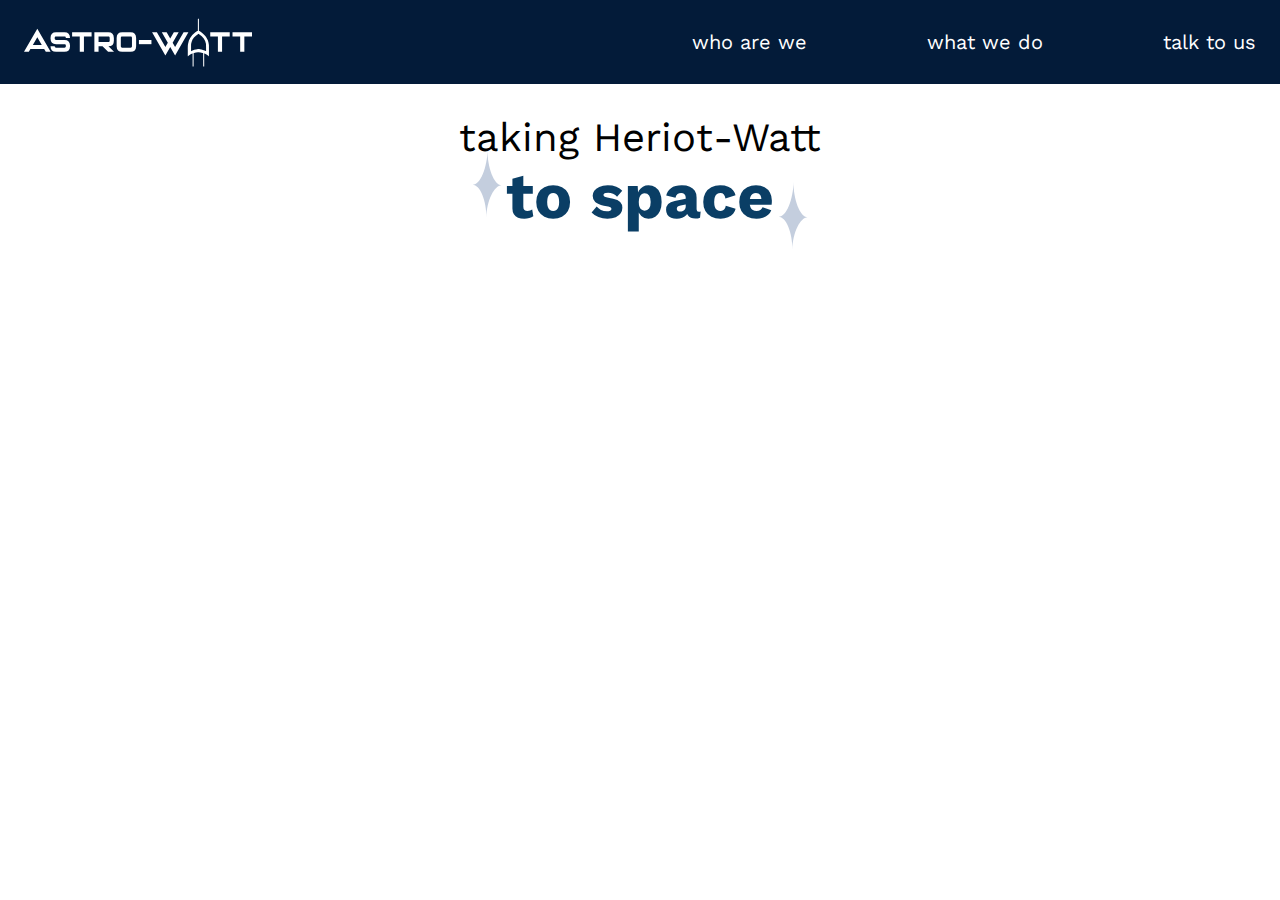
==== index.html @ 6c087a99 "created heading section" ====
<!DOCTYPE html>

<html lang="en">

<head>
  <meta charset="UTF-8">
  <meta name="viewport" content="width=device-width, initial-scale=1.0">
  <title>AstroWatt - Reach for the Stars</title>
  <link rel="stylesheet" href="/styles.css">
</head>

<body>
  <!-- Nav -->
  <nav class="nav flex-center bg-primary-1">
    <div class="nav-inner container">
      <a href="#">
        <img src="/assets/logo.svg" alt="Astrowatt">
      </a>
      <ol class="nav-links">
        <li><a href="#who-are-we">who are we</a></li>
        <li><a href="#what-we-do">what we do</a></li>
        <li><a href="#talk-to-us">talk to us</a></li>
      </ol>
    </div>
  </nav>

  <div class="container-2">
    <!-- Heading -->
    <h1 class="heading flex-center text-nowrap">
      <span class="text-lg z-10">taking Heriot-Watt</span>
      <span class="heading-inner-2 text-xl text-bold text-primary-2">
        <img src="/assets/star.svg" alt="star" class="star-1">
        <span>to space</span>
        <img src="/assets/star.svg" alt="star" class="star-2">
      </span>
    </h1>
  </div>
</body>

</html>
---- styles.css ----
@import url('https://fonts.googleapis.com/css2?family=Work+Sans:ital,wght@0,100..900;1,100..900&display=swap');

/* 
  Breakpoints:
  - sm: 640px
  - md: 768px
  - lg: 1024px
  - xl: 1280px
  - 2xl: 1512px
*/

:root {
  --color-primary-1: #031B39;
  --color-primary-2: #0A3E65;
  --color-primary-3: #C4CEDE;
  --color-dark: #000000;
  --color-light: #FFFFFF;

  --font-family: "Work Sans", Arial, Helvetica, sans-serif;

  --font-size-400: 1rem;
  --font-size-500: 1.25rem;
  --font-size-600: 1.5rem;
  --font-size-700: 2rem;
  --font-size-800: 2.5rem;
  --font-size-900: 4rem;
}

/*
  Josh's Custom CSS Reset
  https://www.joshwcomeau.com/css/custom-css-reset/
  With Tweaks
*/
*, *::before, *::after {
  box-sizing: border-box;
}

* {
  margin: 0;
  padding: 0;
}

body {
  line-height: 1.5;
  font-size: var(--font-size-400);
  -webkit-font-smoothing: antialiased;
  font-family: var(--font-family);
}

@media only screen and (min-width: 640px) {
  body {
    font-size: var(--font-size-500);
  }
}

img, picture, video, canvas, svg {
  display: block;
  max-width: 100%;
}

input, button, textarea, select {
  font: inherit;
}

p, h1, h2, h3, h4, h5, h6 {
  overflow-wrap: break-word;
}

p {
  text-wrap: pretty;
}

h1, h2, h3, h4, h5, h6 {
  text-wrap: balance;
  font-weight: 400;
}

a {
  text-decoration: none;
  color: var(--color-dark);
}

ul {
  list-style: none;
}

/* 
  utility classes: basic layout
*/
.container {
  display: block;
  width: 100%;
  max-width: 1512px;
  padding: 0 1.5rem;
  margin: auto;
}

.container-2 {
  display: block;
  width: 100%;
  max-width: 984px;
  padding: 1.5rem 0.75rem;
  margin: auto;
}

.container-2 > * + * {
  margin-bottom: 1.5rem;
}

.flex-center {
  display: flex;
  flex-direction: column;
  justify-content: center;
  align-items: center;
}

/* 
  utility classes: z-index
*/
.z-10 {
  z-index: 10;
}

/* 
  utility classes: text
*/
.text-nowrap {
  text-wrap: nowrap;
}

/* 
  utility classes: font sizes
*/
.text-sm {
  font-size: var(--font-size-400);
}

@media only screen and (min-width: 640px) {
  .text-sm {
    font-size: var(--font-size-500);
  }
}

.text-md {
  font-size: var(--font-size-500);
}

@media only screen and (min-width: 640px) {
  .text-md {
    font-size: var(--font-size-600);
  }
}

.text-lg {
  font-size: var(--font-size-700);
}

@media only screen and (min-width: 640px) {
  .text-lg {
    font-size: var(--font-size-800);
  }
}

.text-xl {
  font-size: var(--font-size-900);
}

/* 
  utility classes: font weights
*/
.text-normal {
  font-weight: 400;
}

.text-bold {
  font-weight: 700;
}

/* 
  utility classes: colors
*/
.text-primary-1 {
  color: var(--color-primary-1);
}

.text-primary-2 {
  color: var(--color-primary-2);
}

.text-primary-3 {
  color: var(--color-primary-3);
}

.text-dark {
  color: var(--color-dark);
}

.text-light {
  color: var(--color-light);
}

.bg-primary-1 {
  background-color: var(--color-primary-1);
}

.bg-primary-2 {
  background-color: var(--color-primary-2);
}

.bg-primary-3 {
  background-color: var(--color-primary-3);
}

.bg-dark {
  background-color: var(--color-dark);
}

.bg-light {
  background-color: var(--color-light);
}

/* 
  nav
*/
.nav {
  min-height: 5.25rem;
  position: sticky;
  top: 0;
}

.nav-inner {
  display: flex;
  align-items: center;
  justify-content: space-between;
}

.nav-links {
  display: none;
  list-style: none;
}

@media only screen and (min-width: 640px) {
  .nav-links {
    display: flex;
    gap: 1rem;
  }
}

@media only screen and (min-width: 768px) {
  .nav-links {
    gap: 2rem;
  }
}

@media only screen and (min-width: 1280px) {
  /* TODO too wide? */
  .nav-links {
    gap: 7.5rem;
  }
}

.nav-links a {
  transition: opacity 0.2s ease;
  color: var(--color-light);
}

.nav-links a:hover {
  opacity: 60%;
}

/* 
  Heading
*/
.heading-inner-2 {
  display: flex;
  gap: 0.25rem;
  transform: translateY(-2.25rem);
}

@media only screen and (min-width: 640px) {
  .heading-inner-2 {
    transform: translateY(-1.25rem);
  }
}

.heading-inner-2 .star-1 {
  transform: translateY(-0.75rem);
}

.heading-inner-2 .star-2 {
  transform: translateY(1.25rem);
}
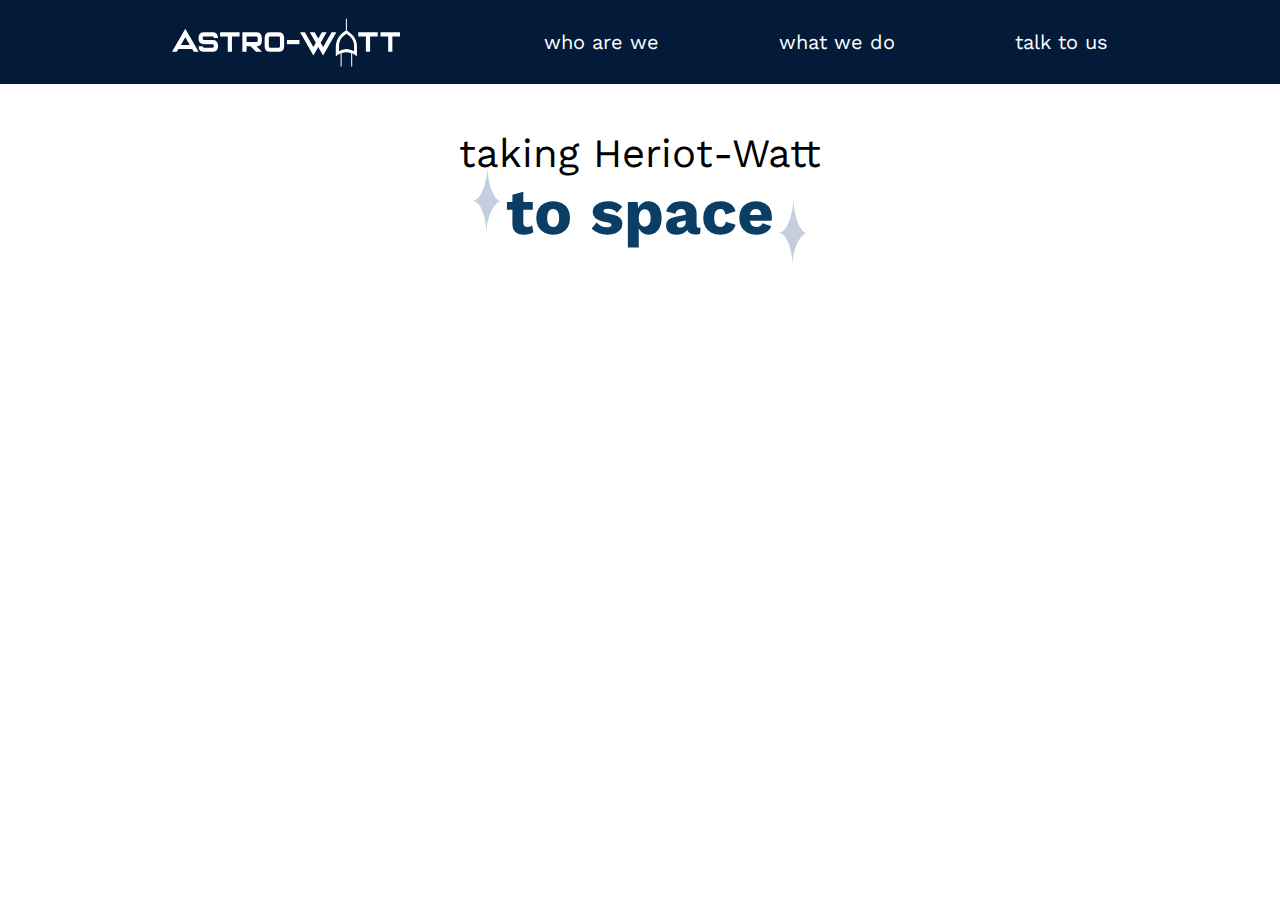
==== commit 170e0b5f: "minor cleanup of css" ====
--- a/index.html
+++ b/index.html
@@ -16,10 +16,10 @@
       <a href="#">
         <img src="/assets/logo.svg" alt="Astrowatt">
       </a>
-      <ol class="nav-links">
-        <li><a href="#who-are-we">who are we</a></li>
-        <li><a href="#what-we-do">what we do</a></li>
-        <li><a href="#talk-to-us">talk to us</a></li>
+      <ol class="nav-links list-style-none">
+        <li><a href="#who-are-we" class="text-light transition-opacity">who are we</a></li>
+        <li><a href="#what-we-do" class="text-light transition-opacity">what we do</a></li>
+        <li><a href="#talk-to-us" class="text-light transition-opacity">talk to us</a></li>
       </ol>
     </div>
   </nav>
@@ -27,13 +27,14 @@
   <div class="container-2">
     <!-- Heading -->
     <h1 class="heading flex-center text-nowrap">
-      <span class="text-lg z-10">taking Heriot-Watt</span>
+      <span class="heading-inner-1 text-lg">taking Heriot-Watt</span>
       <span class="heading-inner-2 text-xl text-bold text-primary-2">
         <img src="/assets/star.svg" alt="star" class="star-1">
         <span>to space</span>
         <img src="/assets/star.svg" alt="star" class="star-2">
       </span>
     </h1>
+
   </div>
 </body>
 
--- a/styles.css
+++ b/styles.css
@@ -90,7 +90,8 @@
 .container {
   display: block;
   width: 100%;
-  max-width: 1512px;
+  max-width: 984px;
+  /* max-width: 1512px; */
   padding: 0 1.5rem;
   margin: auto;
 }
@@ -99,7 +100,7 @@
   display: block;
   width: 100%;
   max-width: 984px;
-  padding: 1.5rem 0.75rem;
+  padding: 2.5rem 0.75rem;
   margin: auto;
 }
 
@@ -115,17 +116,25 @@
 }
 
 /* 
-  utility classes: z-index
-*/
-.z-10 {
-  z-index: 10;
-}
-
-/* 
-  utility classes: text
+  utility classes: transition
+*/
+.transition-opacity {
+  transition: opacity 0.2s ease;
+}
+
+.transition-opacity:hover {
+  opacity: 60%;
+}
+
+/* 
+  utility classes: text style
 */
 .text-nowrap {
   text-wrap: nowrap;
+}
+
+.list-style-none {
+  list-style: none;
 }
 
 /* 
@@ -236,7 +245,6 @@
 
 .nav-links {
   display: none;
-  list-style: none;
 }
 
 @media only screen and (min-width: 640px) {
@@ -259,18 +267,13 @@
   }
 }
 
-.nav-links a {
-  transition: opacity 0.2s ease;
-  color: var(--color-light);
-}
-
-.nav-links a:hover {
-  opacity: 60%;
-}
-
 /* 
   Heading
 */
+.heading-inner-1 {
+  z-index: 1;
+}
+
 .heading-inner-2 {
   display: flex;
   gap: 0.25rem;
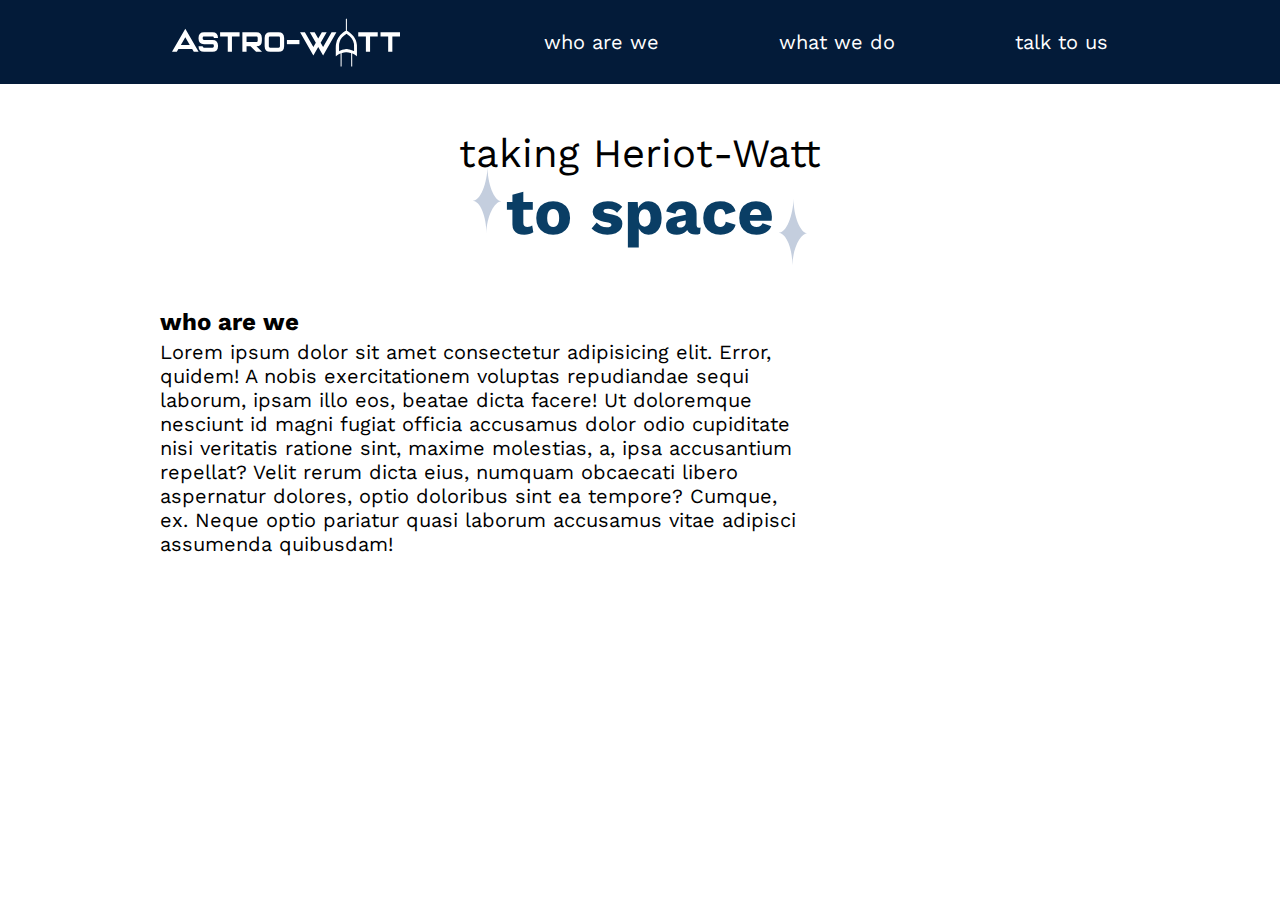
==== commit 2c87ad46: "created 'who are we' section" ====
--- a/index.html
+++ b/index.html
@@ -35,6 +35,17 @@
       </span>
     </h1>
 
+    <!-- "Who Are We" Section -->
+    <section id="who-are-we" class="who-are-we">
+      <h2 class="text-md text-bold text-dark">who are we</h2>
+      <p class="line-height-normal">
+        Lorem ipsum dolor sit amet consectetur adipisicing elit. Error, quidem! A nobis exercitationem voluptas
+        repudiandae sequi laborum, ipsam illo eos, beatae dicta facere! Ut doloremque nesciunt id magni fugiat officia
+        accusamus dolor odio cupiditate nisi veritatis ratione sint, maxime molestias, a, ipsa accusantium repellat?
+        Velit rerum dicta eius, numquam obcaecati libero aspernatur dolores, optio doloribus sint ea tempore? Cumque,
+        ex. Neque optio pariatur quasi laborum accusamus vitae adipisci assumenda quibusdam!
+      </p>
+    </section>
   </div>
 </body>
 
--- a/styles.css
+++ b/styles.css
@@ -105,7 +105,7 @@
 }
 
 .container-2 > * + * {
-  margin-bottom: 1.5rem;
+  margin-top: 1.5rem;
 }
 
 .flex-center {
@@ -115,6 +115,23 @@
   align-items: center;
 }
 
+/* .grid-6 {
+  display: grid;
+  grid-template-columns: repeat(6, 1fr);
+}
+
+.grid-span-1 {
+  grid-column: span 1;
+}
+
+.grid-span-2 {
+  grid-column: span 2;
+}
+
+.grid-span-4 {
+  grid-column: span 4;
+} */
+
 /* 
   utility classes: transition
 */
@@ -127,6 +144,13 @@
 }
 
 /* 
+  utility classes: line-height
+*/
+.line-height-normal {
+  line-height: normal;
+}
+
+/* 
   utility classes: text style
 */
 .text-nowrap {
@@ -229,7 +253,7 @@
 }
 
 /* 
-  nav
+  Nav
 */
 .nav {
   min-height: 5.25rem;
@@ -292,4 +316,16 @@
 
 .heading-inner-2 .star-2 {
   transform: translateY(1.25rem);
+}
+
+/* 
+  "Who Are We" Section
+*/
+.who-are-we {
+  display: grid;
+  grid-template-columns: repeat(6, 1fr);
+}
+
+.who-are-we > * {
+  grid-column: 1 / span 4;
 }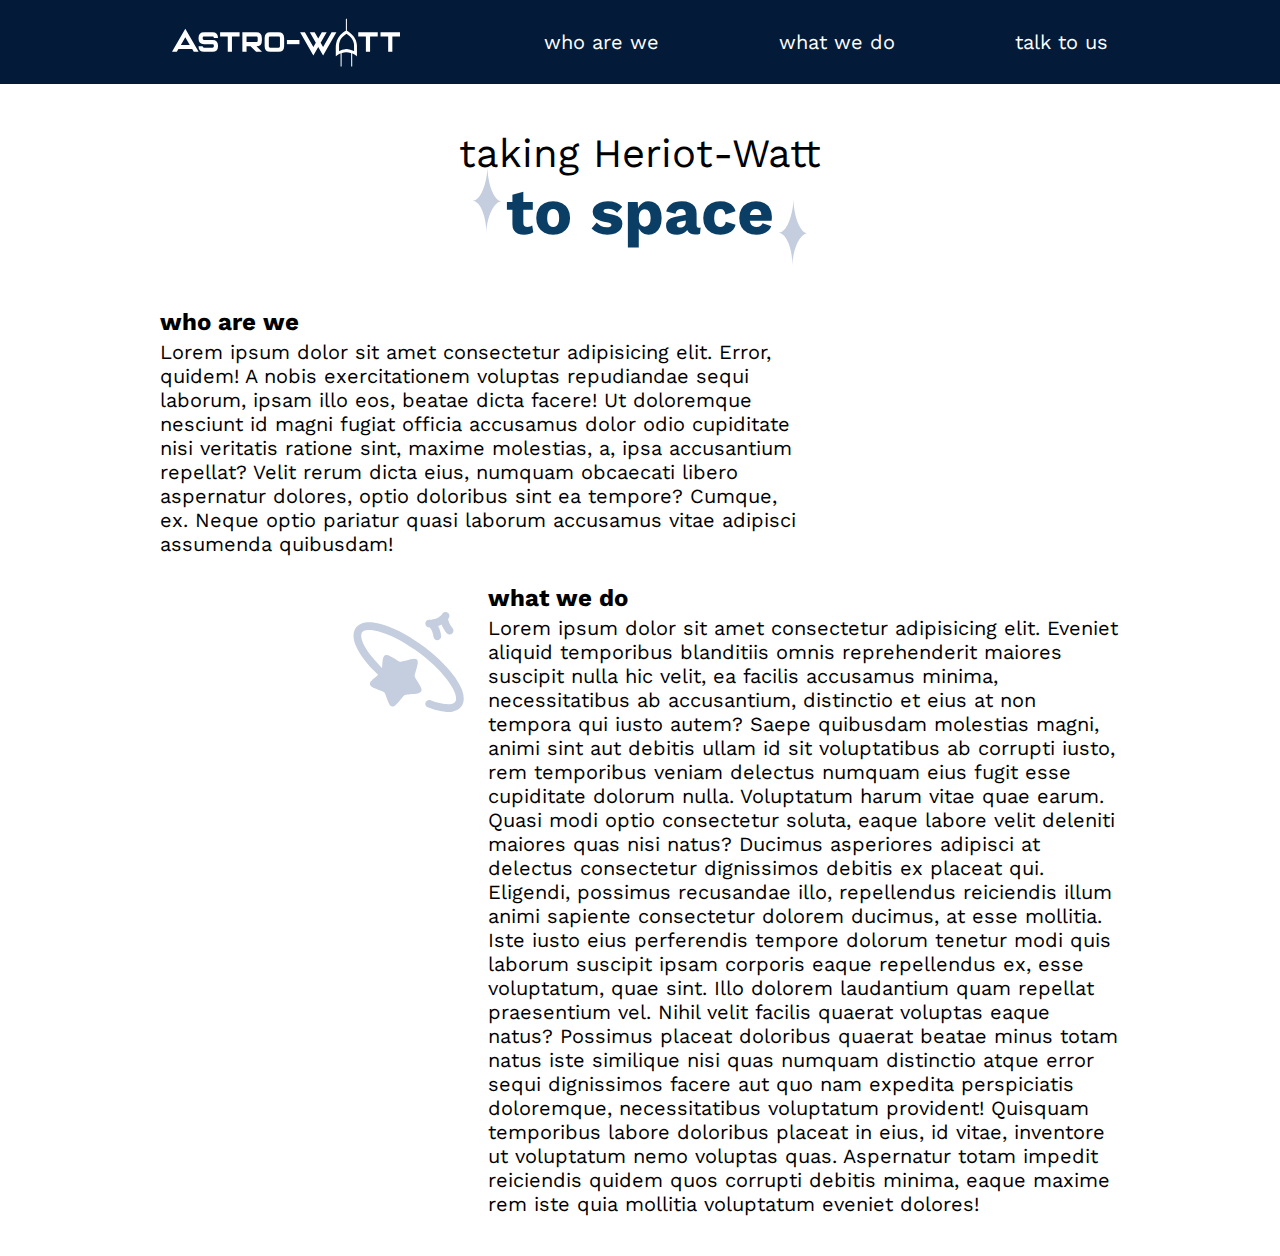
==== commit c4f57bc6: "created the 'what we do' section" ====
--- a/index.html
+++ b/index.html
@@ -46,6 +46,31 @@
         ex. Neque optio pariatur quasi laborum accusamus vitae adipisci assumenda quibusdam!
       </p>
     </section>
+
+    <!-- "What We Do" Section -->
+    <section id="what-we-do" class="what-we-do">
+      <img src="/assets/shooting-star-round.svg" alt="shooting-star" class="shooting-star-round">
+      <div class="details">
+        <h2 class="text-md text-bold text-dark ">what we do</h2>
+        <p class="line-height-normal">
+          Lorem ipsum dolor sit amet consectetur adipisicing elit. Eveniet aliquid temporibus blanditiis omnis
+          reprehenderit maiores suscipit nulla hic velit, ea facilis accusamus minima, necessitatibus ab accusantium,
+          distinctio et eius at non tempora qui iusto autem? Saepe quibusdam molestias magni, animi sint aut debitis
+          ullam id sit voluptatibus ab corrupti iusto, rem temporibus veniam delectus numquam eius fugit esse cupiditate
+          dolorum nulla. Voluptatum harum vitae quae earum. Quasi modi optio consectetur soluta, eaque labore velit
+          deleniti maiores quas nisi natus? Ducimus asperiores adipisci at delectus consectetur dignissimos debitis ex
+          placeat qui. Eligendi, possimus recusandae illo, repellendus reiciendis illum animi sapiente consectetur
+          dolorem ducimus, at esse mollitia. Iste iusto eius perferendis tempore dolorum tenetur modi quis laborum
+          suscipit ipsam corporis eaque repellendus ex, esse voluptatum, quae sint. Illo dolorem laudantium quam
+          repellat praesentium vel. Nihil velit facilis quaerat voluptas eaque natus? Possimus placeat doloribus quaerat
+          beatae minus totam natus iste similique nisi quas numquam distinctio atque error sequi dignissimos facere aut
+          quo nam expedita perspiciatis doloremque, necessitatibus voluptatum provident! Quisquam temporibus labore
+          doloribus placeat in eius, id vitae, inventore ut voluptatum nemo voluptas quas. Aspernatur totam impedit
+          reiciendis quidem quos corrupti debitis minima, eaque maxime rem iste quia mollitia voluptatum eveniet
+          dolores!
+        </p>
+      </div>
+    </section>
   </div>
 </body>
 
--- a/styles.css
+++ b/styles.css
@@ -259,6 +259,7 @@
   min-height: 5.25rem;
   position: sticky;
   top: 0;
+  z-index: 20;
 }
 
 .nav-inner {
@@ -323,9 +324,48 @@
 */
 .who-are-we {
   display: grid;
-  grid-template-columns: repeat(6, 1fr);
-}
-
-.who-are-we > * {
-  grid-column: 1 / span 4;
+}
+
+@media only screen and (min-width: 768px) {
+  .who-are-we {
+    grid-template-columns: repeat(6, 1fr);
+  }
+}
+
+@media only screen and (min-width: 768px) {
+  .who-are-we > * {
+    grid-column: 1 / span 4;
+  }
+}
+
+/* 
+  "What We Do" Section
+*/
+.what-we-do {
+  display: grid;
+  gap: 1.5rem;
+}
+
+@media only screen and (min-width: 768px) {
+  .what-we-do {
+    grid-template-columns: repeat(6, 1fr);
+  }
+}
+
+.what-we-do > .shooting-star-round {
+  justify-self: end;
+  transform: translateY(1rem);
+}
+
+@media only screen and (min-width: 768px) {
+  .what-we-do > .shooting-star-round {
+    grid-column: 2 / span 1;
+    transform: translateY(2rem);
+  }
+}
+
+@media only screen and (min-width: 768px) {
+  .what-we-do > .details {
+    grid-column: 3 / span 4;
+  }
 }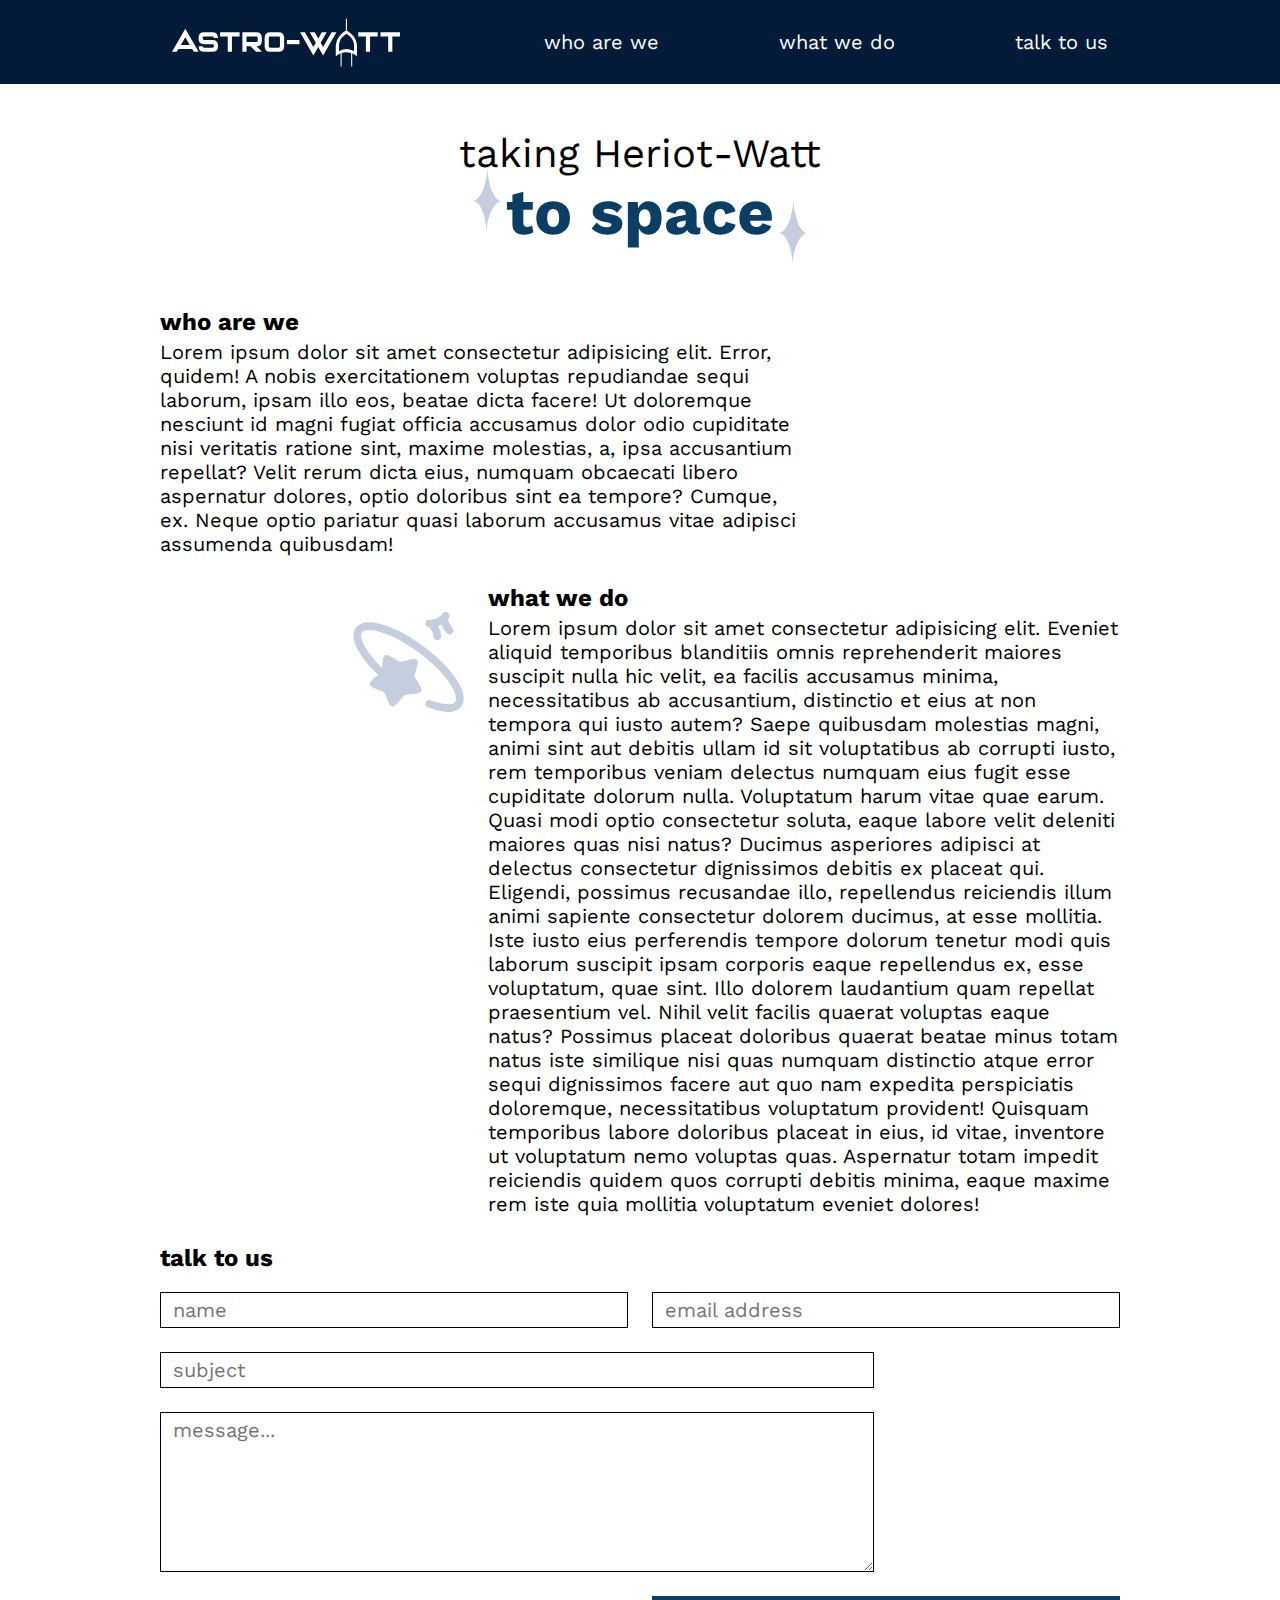
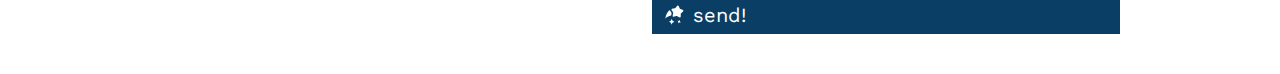
==== commit 25dc9a89: "created 'talk to us' section" ====
--- a/index.html
+++ b/index.html
@@ -51,7 +51,7 @@
     <section id="what-we-do" class="what-we-do">
       <img src="/assets/shooting-star-round.svg" alt="shooting-star" class="shooting-star-round">
       <div class="details">
-        <h2 class="text-md text-bold text-dark ">what we do</h2>
+        <h2 class="text-md text-bold text-dark">what we do</h2>
         <p class="line-height-normal">
           Lorem ipsum dolor sit amet consectetur adipisicing elit. Eveniet aliquid temporibus blanditiis omnis
           reprehenderit maiores suscipit nulla hic velit, ea facilis accusamus minima, necessitatibus ab accusantium,
@@ -71,6 +71,22 @@
         </p>
       </div>
     </section>
+
+    <!-- "Talk To Us" Section -->
+    <section id="talk-to-us" class="talk-to-us">
+      <h2 class="text-md text-bold text-dark">talk to us</h2>
+
+      <form>
+        <input type="text" name="name" placeholder="name" class="form-input">
+        <input type="email" name="email" placeholder="email address" class="form-input">
+        <input type="text" name="subject" placeholder="subject" class="form-input">
+        <textarea name="message" placeholder="message..." class="form-input form-textarea"></textarea>
+        <button type="submit" class="btn bg-primary-2 text-light">
+          <img src="/assets/shooting-star.svg" alt="shooting-star" class="shooting-star">
+          <span>send!</span>
+        </button>
+      </form>
+    </section>
   </div>
 </body>
 
--- a/styles.css
+++ b/styles.css
@@ -40,11 +40,16 @@
   padding: 0;
 }
 
+html {
+  scroll-behavior: smooth;
+  scroll-padding-top: 7rem;
+}
+
 body {
   line-height: 1.5;
   font-size: var(--font-size-400);
+  font-family: var(--font-family);
   -webkit-font-smoothing: antialiased;
-  font-family: var(--font-family);
 }
 
 @media only screen and (min-width: 640px) {
@@ -115,23 +120,6 @@
   align-items: center;
 }
 
-/* .grid-6 {
-  display: grid;
-  grid-template-columns: repeat(6, 1fr);
-}
-
-.grid-span-1 {
-  grid-column: span 1;
-}
-
-.grid-span-2 {
-  grid-column: span 2;
-}
-
-.grid-span-4 {
-  grid-column: span 4;
-} */
-
 /* 
   utility classes: transition
 */
@@ -250,6 +238,40 @@
 
 .bg-light {
   background-color: var(--color-light);
+}
+
+/*
+  Components
+*/
+.form-input {
+  border: 1px solid var(--color-dark);
+  border-radius: 0;
+  padding: 0.125rem 0.75rem;
+}
+
+.form-input:focus {
+  outline: 2px solid var(--color-dark);
+}
+
+.form-textarea {
+  resize: vertical;
+  min-height: 10rem;
+  max-height: 25rem;
+}
+
+.btn {
+  padding: 0.25rem 0.75rem;
+  display: flex;
+  justify-content: start;
+  align-items: center;
+  gap: 0.5rem;
+  border: none;
+  cursor: pointer;
+  transition: opacity 0.2s ease;
+}
+
+.btn:hover {
+  opacity: 60%;
 }
 
 /* 
@@ -368,4 +390,65 @@
   .what-we-do > .details {
     grid-column: 3 / span 4;
   }
+}
+
+/* 
+  "Talk To Us" Section
+*/
+.talk-to-us > * + * {
+  margin-top: 1rem;
+}
+
+.talk-to-us form {
+  display: grid;
+  grid-template-columns: repeat(4, 1fr);
+  gap: 1.5rem;
+}
+
+.talk-to-us form [name="name"] {
+  grid-column: 1 / span 3;
+}
+
+@media only screen and (min-width: 768px) {
+  .talk-to-us form [name="name"] {
+    grid-column: 1 / span 2;
+  }
+}
+
+.talk-to-us form [name="email"] {
+  grid-column: 1 / span 4;
+}
+
+@media only screen and (min-width: 768px) {
+  .talk-to-us form [name="email"] {
+    grid-column: 3 / span 2;
+  }
+}
+
+.talk-to-us form [name="subject"] {
+  grid-column: 1 / span 4;
+}
+
+@media only screen and (min-width: 768px) {
+  .talk-to-us form [name="subject"] {
+    grid-column: 1 / span 3;
+  }
+}
+
+.talk-to-us form [name="message"] {
+  grid-column: 1 / span 4;
+}
+
+@media only screen and (min-width: 768px) {
+  .talk-to-us form [name="message"] {
+    grid-column: 1 / span 3;
+  }
+}
+
+.talk-to-us form .btn {
+  grid-column: 3 / span 2;
+}
+
+.talk-to-us form .btn .shooting-star {
+  max-height: 1.5rem;
 }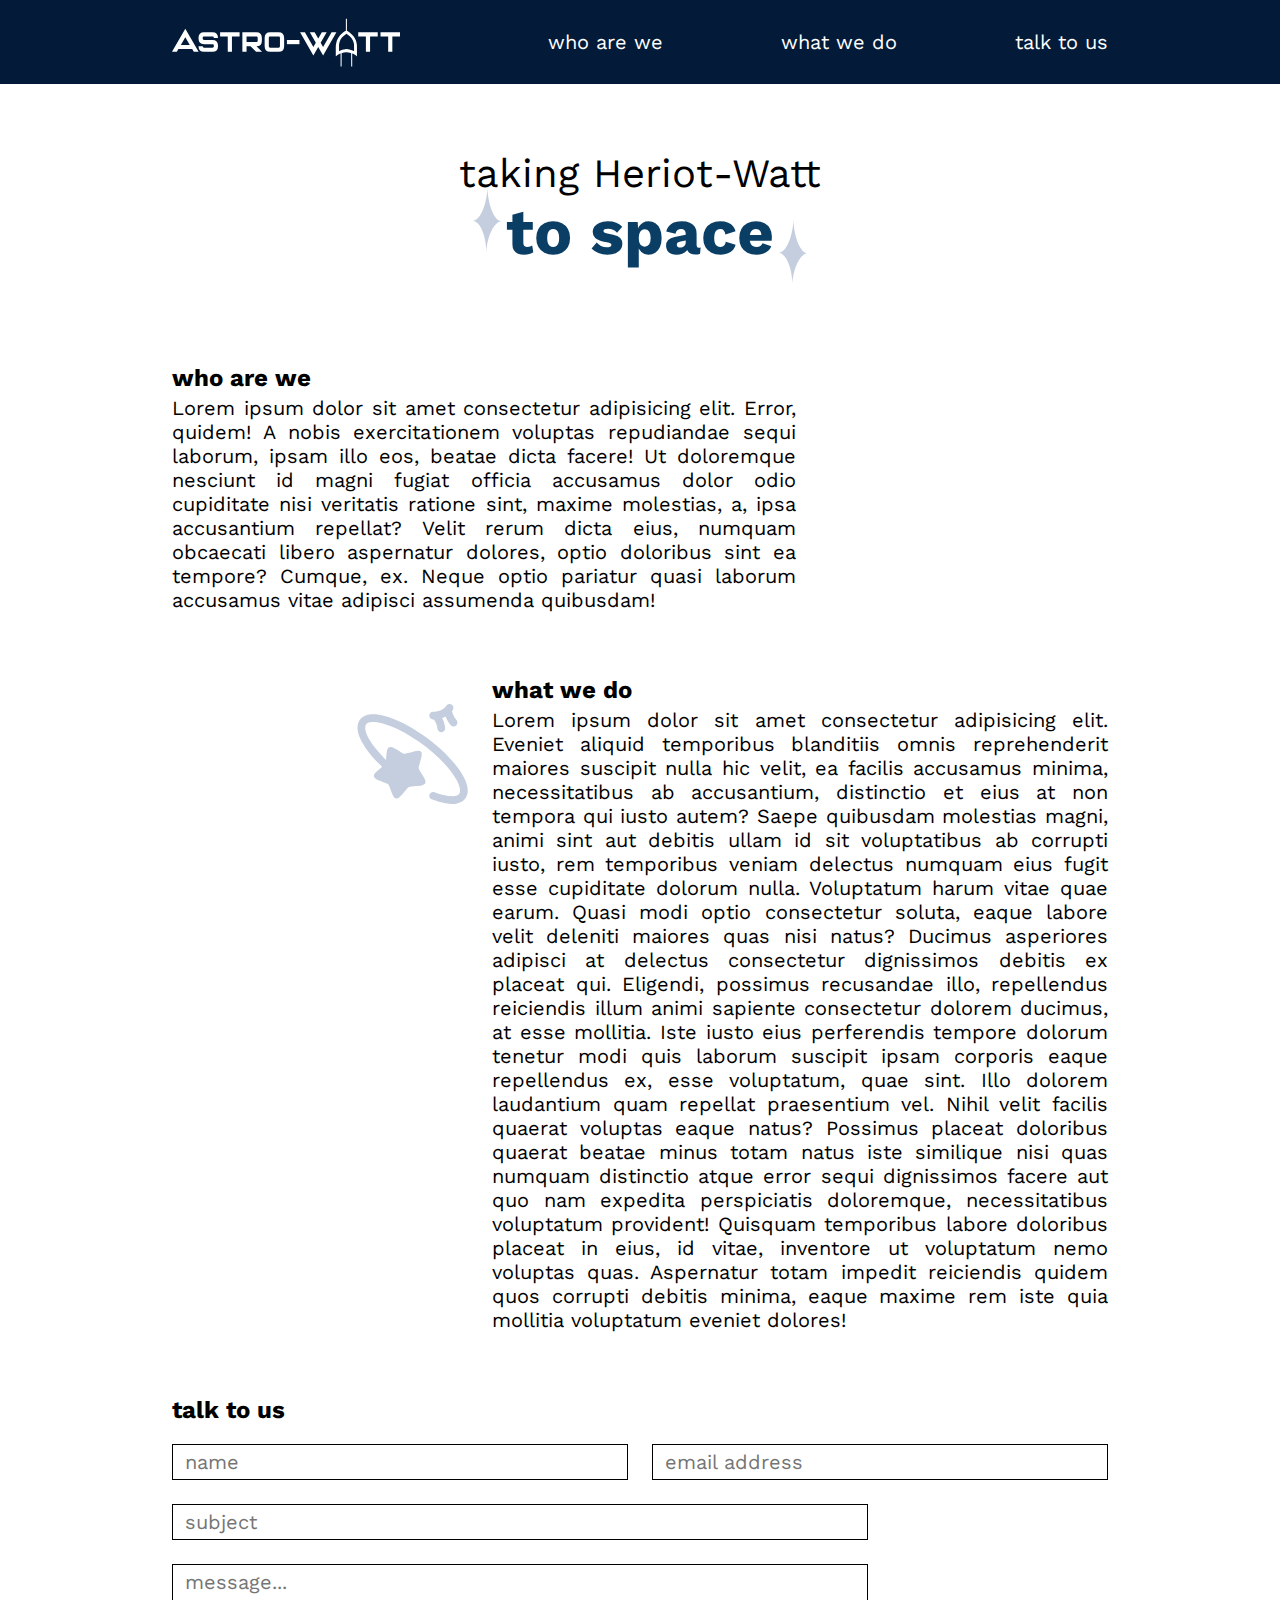
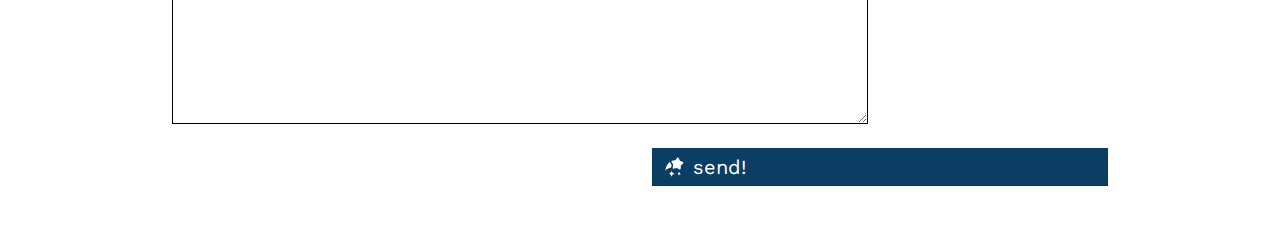
==== commit 3fcc45d6: "cleaned up files, added todos" ====
--- a/index.html
+++ b/index.html
@@ -3,8 +3,11 @@
 <html lang="en">
 
 <head>
+  <!-- TODO metatags and favicon -->
   <meta charset="UTF-8">
   <meta name="viewport" content="width=device-width, initial-scale=1.0">
+  <meta name="description" content="">
+  <meta name="theme-color" content="#031B39">
   <title>AstroWatt - Reach for the Stars</title>
   <link rel="stylesheet" href="/styles.css">
 </head>
@@ -38,7 +41,7 @@
     <!-- "Who Are We" Section -->
     <section id="who-are-we" class="who-are-we">
       <h2 class="text-md text-bold text-dark">who are we</h2>
-      <p class="line-height-normal">
+      <p class="line-height-normal text-justify">
         Lorem ipsum dolor sit amet consectetur adipisicing elit. Error, quidem! A nobis exercitationem voluptas
         repudiandae sequi laborum, ipsam illo eos, beatae dicta facere! Ut doloremque nesciunt id magni fugiat officia
         accusamus dolor odio cupiditate nisi veritatis ratione sint, maxime molestias, a, ipsa accusantium repellat?
@@ -50,9 +53,9 @@
     <!-- "What We Do" Section -->
     <section id="what-we-do" class="what-we-do">
       <img src="/assets/shooting-star-round.svg" alt="shooting-star" class="shooting-star-round">
-      <div class="details">
+      <div class="what-we-do-inner">
         <h2 class="text-md text-bold text-dark">what we do</h2>
-        <p class="line-height-normal">
+        <p class="line-height-normal text-justify">
           Lorem ipsum dolor sit amet consectetur adipisicing elit. Eveniet aliquid temporibus blanditiis omnis
           reprehenderit maiores suscipit nulla hic velit, ea facilis accusamus minima, necessitatibus ab accusantium,
           distinctio et eius at non tempora qui iusto autem? Saepe quibusdam molestias magni, animi sint aut debitis
@@ -76,7 +79,8 @@
     <section id="talk-to-us" class="talk-to-us">
       <h2 class="text-md text-bold text-dark">talk to us</h2>
 
-      <form>
+      <!-- TODO make form work -->
+      <form class="contact-form">
         <input type="text" name="name" placeholder="name" class="form-input">
         <input type="email" name="email" placeholder="email address" class="form-input">
         <input type="text" name="subject" placeholder="subject" class="form-input">
--- a/styles.css
+++ b/styles.css
@@ -92,10 +92,12 @@
 /* 
   utility classes: basic layout
 */
+/* TODO combine containers? */
 .container {
   display: block;
   width: 100%;
   max-width: 984px;
+  /* TODO what size? */
   /* max-width: 1512px; */
   padding: 0 1.5rem;
   margin: auto;
@@ -104,13 +106,14 @@
 .container-2 {
   display: block;
   width: 100%;
+  /* TODO what size? */
   max-width: 984px;
-  padding: 2.5rem 0.75rem;
+  padding: 3.75rem 1.5rem 4rem;
   margin: auto;
 }
 
 .container-2 > * + * {
-  margin-top: 1.5rem;
+  margin-top: 3.75rem;
 }
 
 .flex-center {
@@ -132,17 +135,18 @@
 }
 
 /* 
-  utility classes: line-height
-*/
+  utility classes: text style
+*/
+.text-nowrap {
+  text-wrap: nowrap;
+}
+
 .line-height-normal {
   line-height: normal;
 }
 
-/* 
-  utility classes: text style
-*/
-.text-nowrap {
-  text-wrap: nowrap;
+.text-justify {
+  text-align: justify;
 }
 
 .list-style-none {
@@ -288,6 +292,7 @@
   display: flex;
   align-items: center;
   justify-content: space-between;
+  gap: 2.5rem;
 }
 
 .nav-links {
@@ -297,20 +302,11 @@
 @media only screen and (min-width: 640px) {
   .nav-links {
     display: flex;
+    justify-content: space-between;
     gap: 1rem;
-  }
-}
-
-@media only screen and (min-width: 768px) {
-  .nav-links {
-    gap: 2rem;
-  }
-}
-
-@media only screen and (min-width: 1280px) {
-  /* TODO too wide? */
-  .nav-links {
-    gap: 7.5rem;
+    width: 100%;
+    /* TODO determine max-width, which indirectly determines spacing between links */
+    max-width: 35rem;
   }
 }
 
@@ -376,7 +372,7 @@
 
 .what-we-do > .shooting-star-round {
   justify-self: end;
-  transform: translateY(1rem);
+  transform: translateY(1rem) translateX(-1rem);
 }
 
 @media only screen and (min-width: 768px) {
@@ -387,7 +383,7 @@
 }
 
 @media only screen and (min-width: 768px) {
-  .what-we-do > .details {
+  .what-we-do > .what-we-do-inner {
     grid-column: 3 / span 4;
   }
 }
@@ -399,56 +395,56 @@
   margin-top: 1rem;
 }
 
-.talk-to-us form {
+.talk-to-us .contact-form {
   display: grid;
   grid-template-columns: repeat(4, 1fr);
   gap: 1.5rem;
 }
 
-.talk-to-us form [name="name"] {
+.talk-to-us [name="name"] {
   grid-column: 1 / span 3;
 }
 
 @media only screen and (min-width: 768px) {
-  .talk-to-us form [name="name"] {
+  .talk-to-us [name="name"] {
     grid-column: 1 / span 2;
   }
 }
 
-.talk-to-us form [name="email"] {
+.talk-to-us [name="email"] {
   grid-column: 1 / span 4;
 }
 
 @media only screen and (min-width: 768px) {
-  .talk-to-us form [name="email"] {
+  .talk-to-us [name="email"] {
     grid-column: 3 / span 2;
   }
 }
 
-.talk-to-us form [name="subject"] {
+.talk-to-us [name="subject"] {
   grid-column: 1 / span 4;
 }
 
 @media only screen and (min-width: 768px) {
-  .talk-to-us form [name="subject"] {
+  .talk-to-us [name="subject"] {
     grid-column: 1 / span 3;
   }
 }
 
-.talk-to-us form [name="message"] {
+.talk-to-us [name="message"] {
   grid-column: 1 / span 4;
 }
 
 @media only screen and (min-width: 768px) {
-  .talk-to-us form [name="message"] {
+  .talk-to-us [name="message"] {
     grid-column: 1 / span 3;
   }
 }
 
-.talk-to-us form .btn {
+.talk-to-us .btn {
   grid-column: 3 / span 2;
 }
 
-.talk-to-us form .btn .shooting-star {
+.talk-to-us .btn .shooting-star {
   max-height: 1.5rem;
 }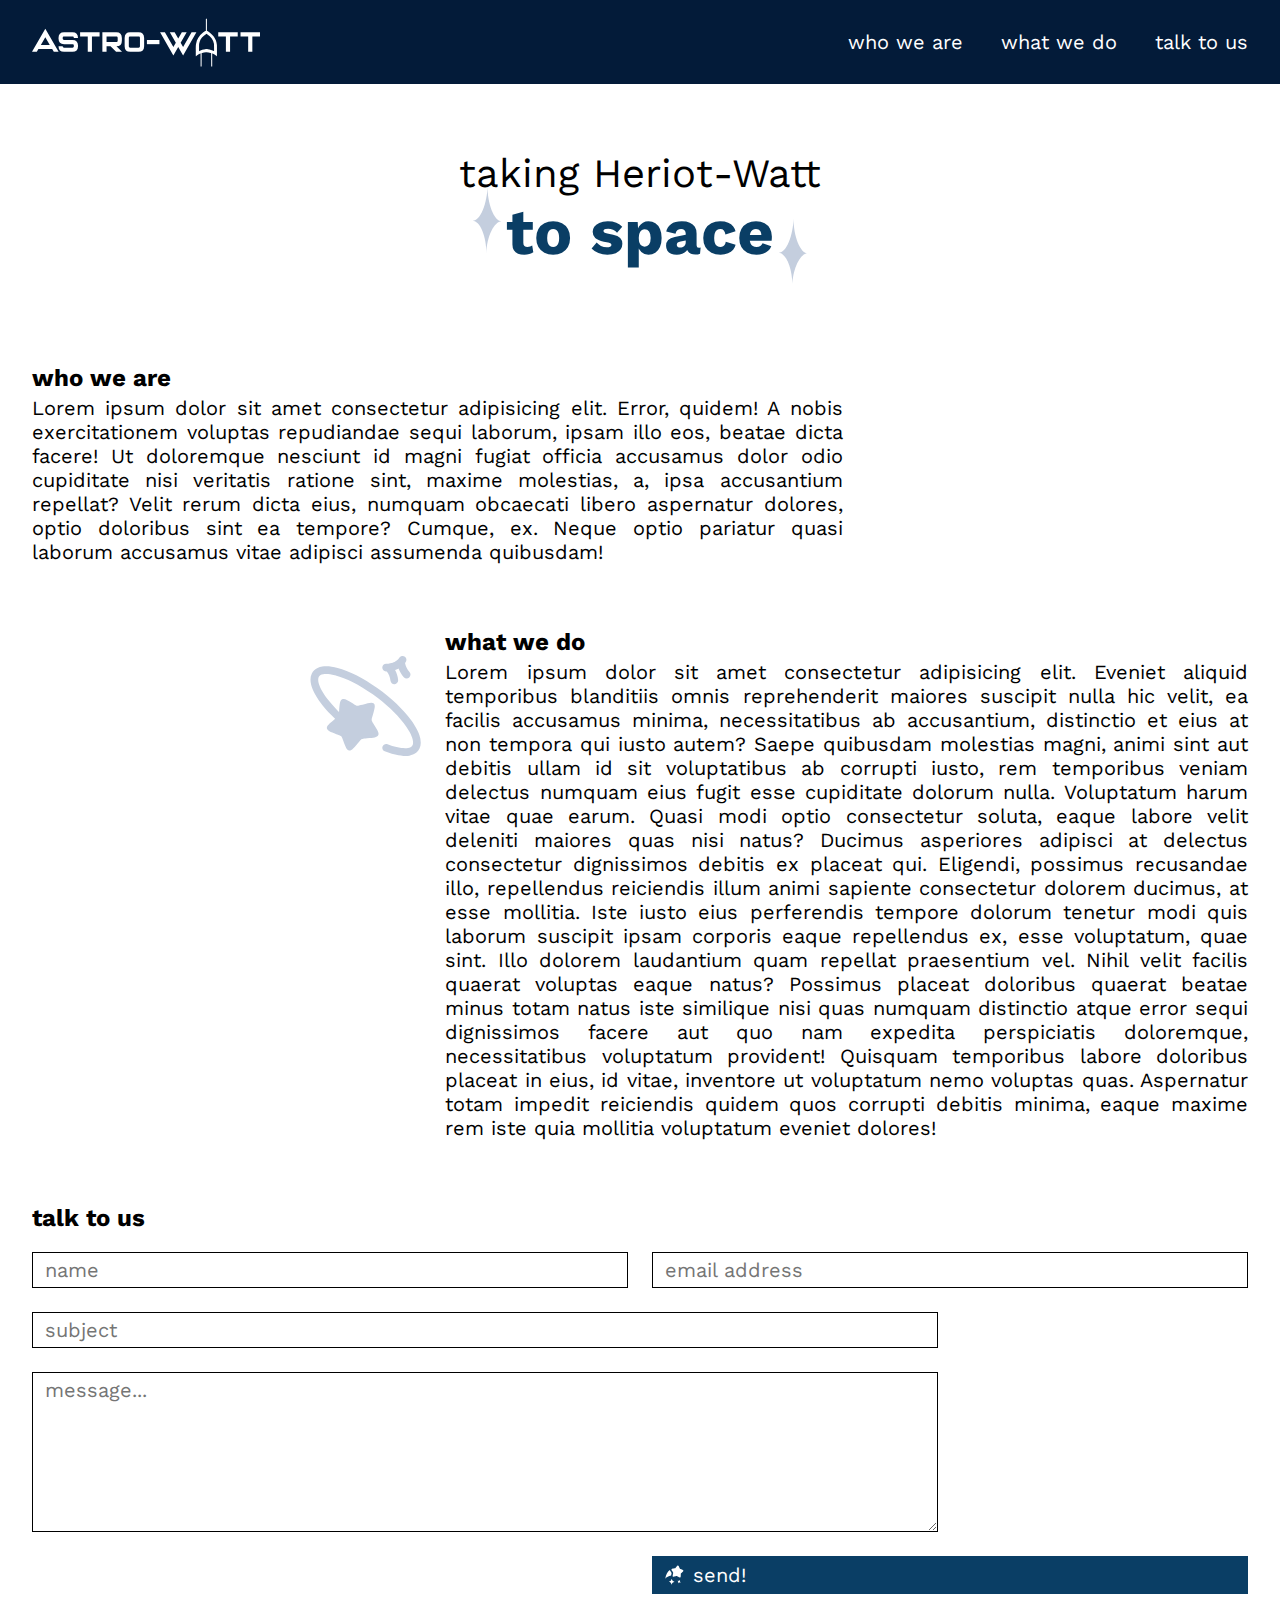
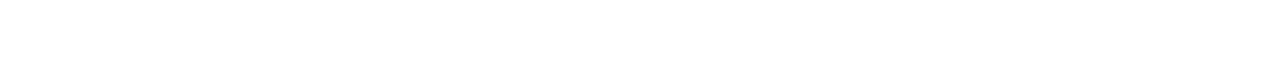
==== commit 6339dbbd: "changed sizing of containers" ====
--- a/index.html
+++ b/index.html
@@ -16,18 +16,18 @@
   <!-- Nav -->
   <nav class="nav flex-center bg-primary-1">
     <div class="nav-inner container">
-      <a href="#">
+      <a href="#" class="nav-logo transition-opacity">
         <img src="/assets/logo.svg" alt="Astrowatt">
       </a>
       <ol class="nav-links list-style-none">
-        <li><a href="#who-are-we" class="text-light transition-opacity">who are we</a></li>
+        <li><a href="#who-we-are" class="text-light transition-opacity">who we are</a></li>
         <li><a href="#what-we-do" class="text-light transition-opacity">what we do</a></li>
         <li><a href="#talk-to-us" class="text-light transition-opacity">talk to us</a></li>
       </ol>
     </div>
   </nav>
 
-  <div class="container-2">
+  <div class="container main-container">
     <!-- Heading -->
     <h1 class="heading flex-center text-nowrap">
       <span class="heading-inner-1 text-lg">taking Heriot-Watt</span>
@@ -38,9 +38,9 @@
       </span>
     </h1>
 
-    <!-- "Who Are We" Section -->
-    <section id="who-are-we" class="who-are-we">
-      <h2 class="text-md text-bold text-dark">who are we</h2>
+    <!-- "Who We Are" Section -->
+    <section id="who-we-are" class="who-we-are">
+      <h2 class="text-md text-bold text-dark">who we are</h2>
       <p class="line-height-normal text-justify">
         Lorem ipsum dolor sit amet consectetur adipisicing elit. Error, quidem! A nobis exercitationem voluptas
         repudiandae sequi laborum, ipsam illo eos, beatae dicta facere! Ut doloremque nesciunt id magni fugiat officia
--- a/styles.css
+++ b/styles.css
@@ -6,7 +6,6 @@
   - md: 768px
   - lg: 1024px
   - xl: 1280px
-  - 2xl: 1512px
 */
 
 :root {
@@ -92,27 +91,19 @@
 /* 
   utility classes: basic layout
 */
-/* TODO combine containers? */
 .container {
   display: block;
   width: 100%;
-  max-width: 984px;
-  /* TODO what size? */
-  /* max-width: 1512px; */
-  padding: 0 1.5rem;
+  max-width: 1280px;
+  padding: 0 2rem;
   margin: auto;
 }
 
-.container-2 {
-  display: block;
-  width: 100%;
-  /* TODO what size? */
-  max-width: 984px;
-  padding: 3.75rem 1.5rem 4rem;
-  margin: auto;
-}
-
-.container-2 > * + * {
+.main-container {
+  padding: 3.75rem 2rem 4rem;
+}
+
+.main-container > * + * {
   margin-top: 3.75rem;
 }
 
@@ -295,6 +286,10 @@
   gap: 2.5rem;
 }
 
+.nav-logo {
+  flex-shrink: 0.75;
+}
+
 .nav-links {
   display: none;
 }
@@ -305,8 +300,7 @@
     justify-content: space-between;
     gap: 1rem;
     width: 100%;
-    /* TODO determine max-width, which indirectly determines spacing between links */
-    max-width: 35rem;
+    max-width: 25rem;
   }
 }
 
@@ -338,20 +332,20 @@
 }
 
 /* 
-  "Who Are We" Section
-*/
-.who-are-we {
+  "Who We Are" Section
+*/
+.who-we-are {
   display: grid;
 }
 
 @media only screen and (min-width: 768px) {
-  .who-are-we {
+  .who-we-are {
     grid-template-columns: repeat(6, 1fr);
   }
 }
 
 @media only screen and (min-width: 768px) {
-  .who-are-we > * {
+  .who-we-are > * {
     grid-column: 1 / span 4;
   }
 }
